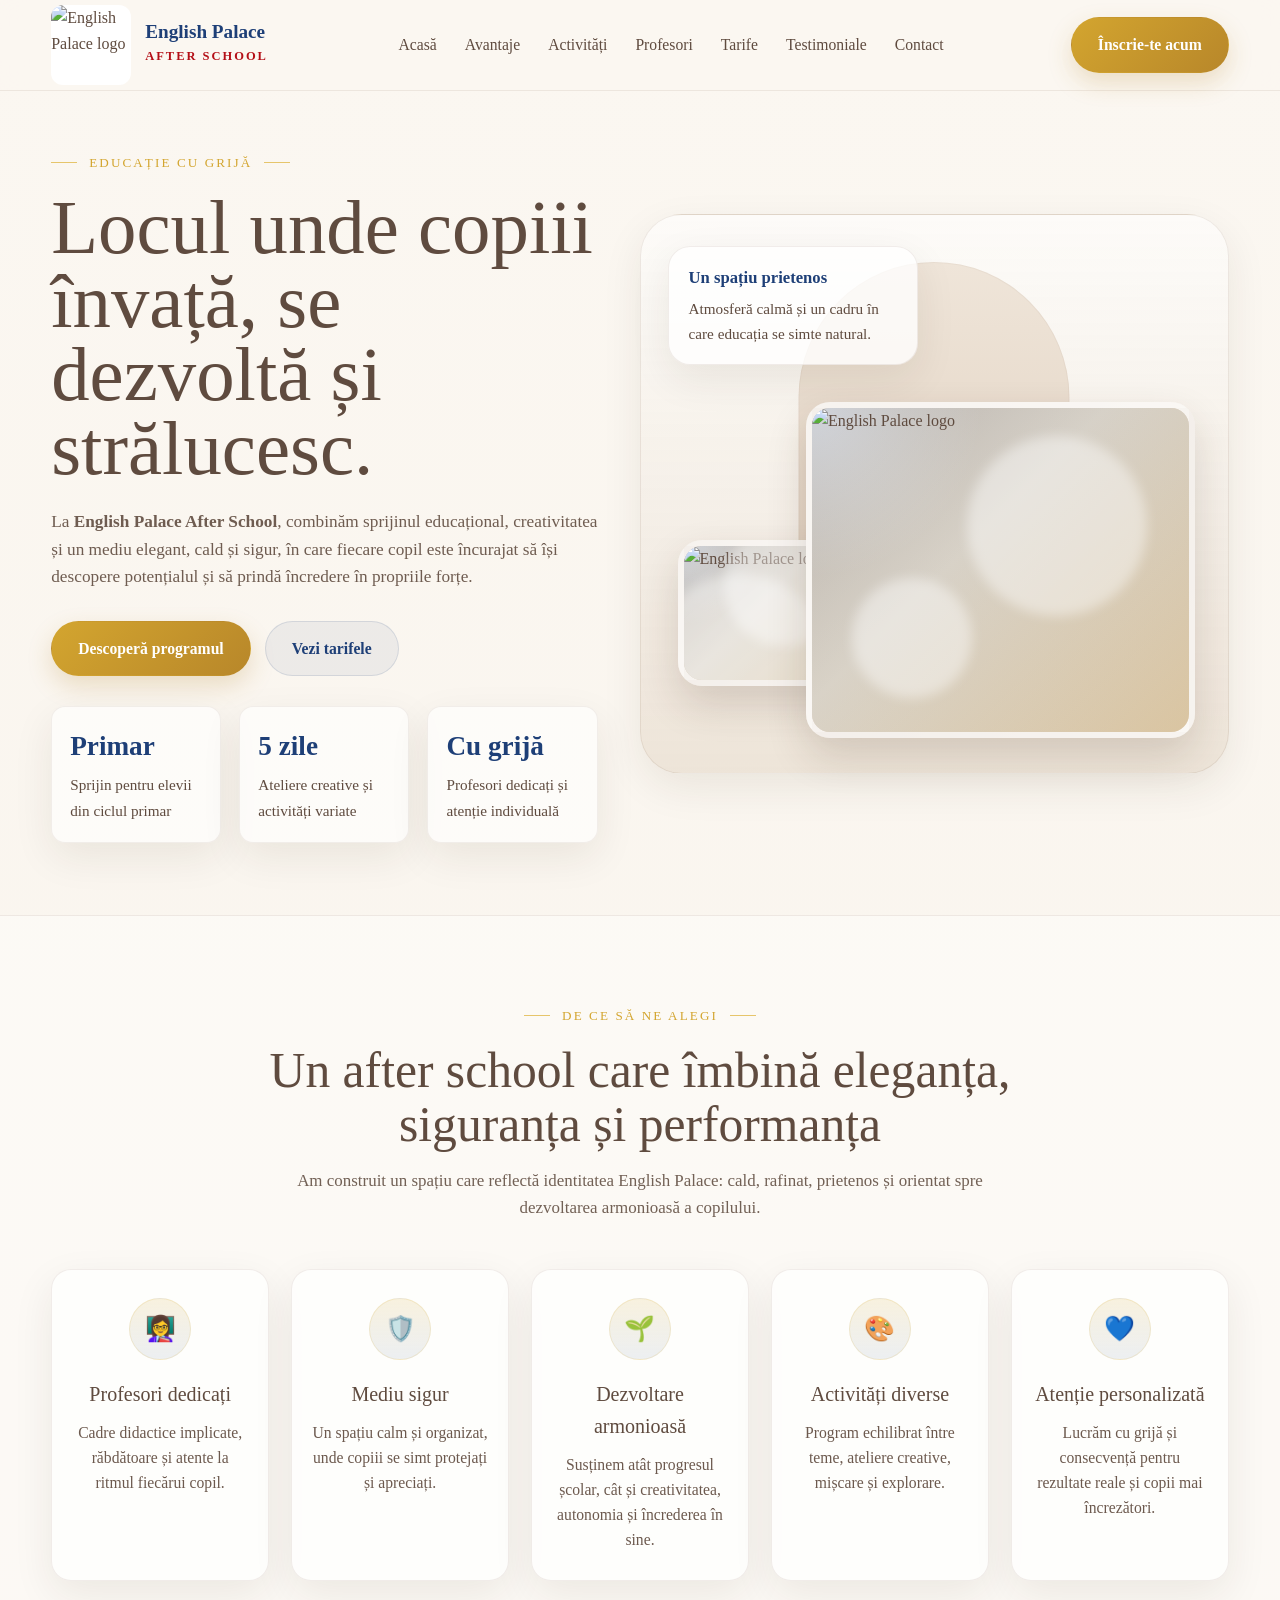
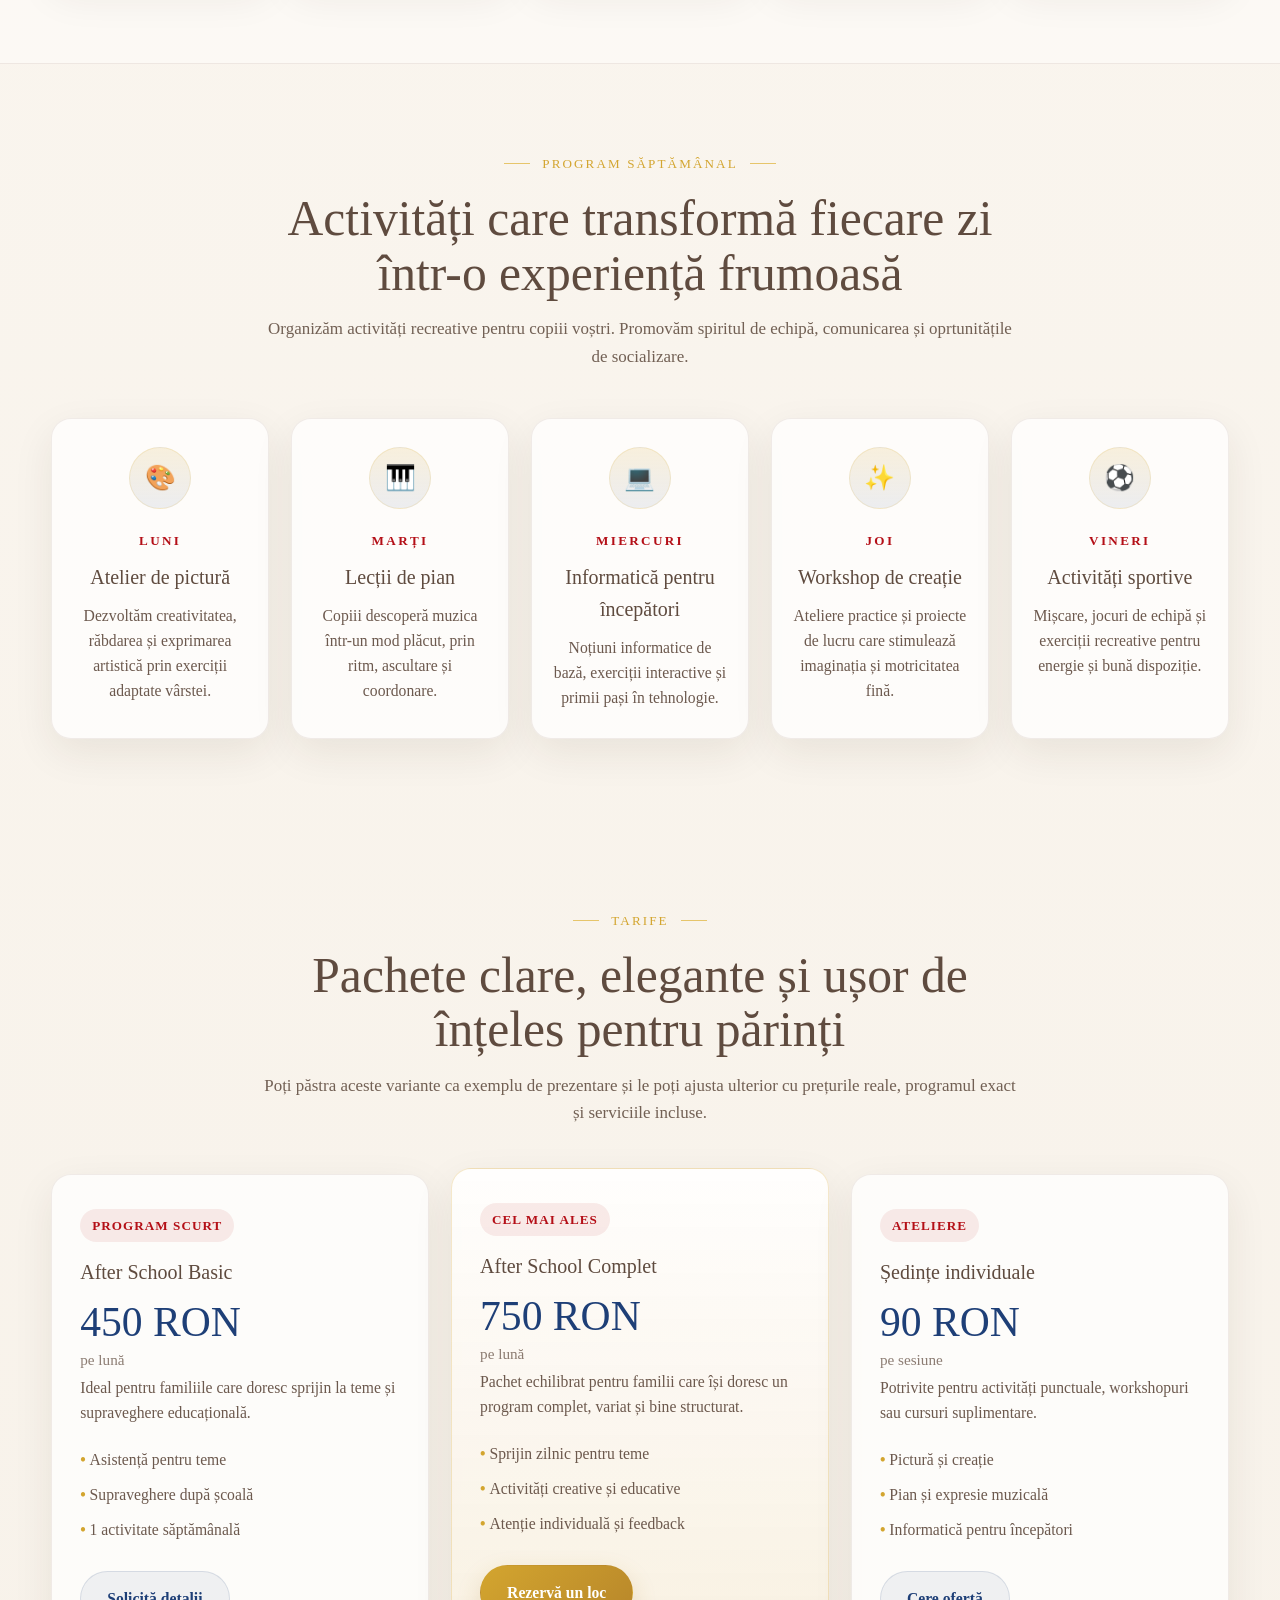
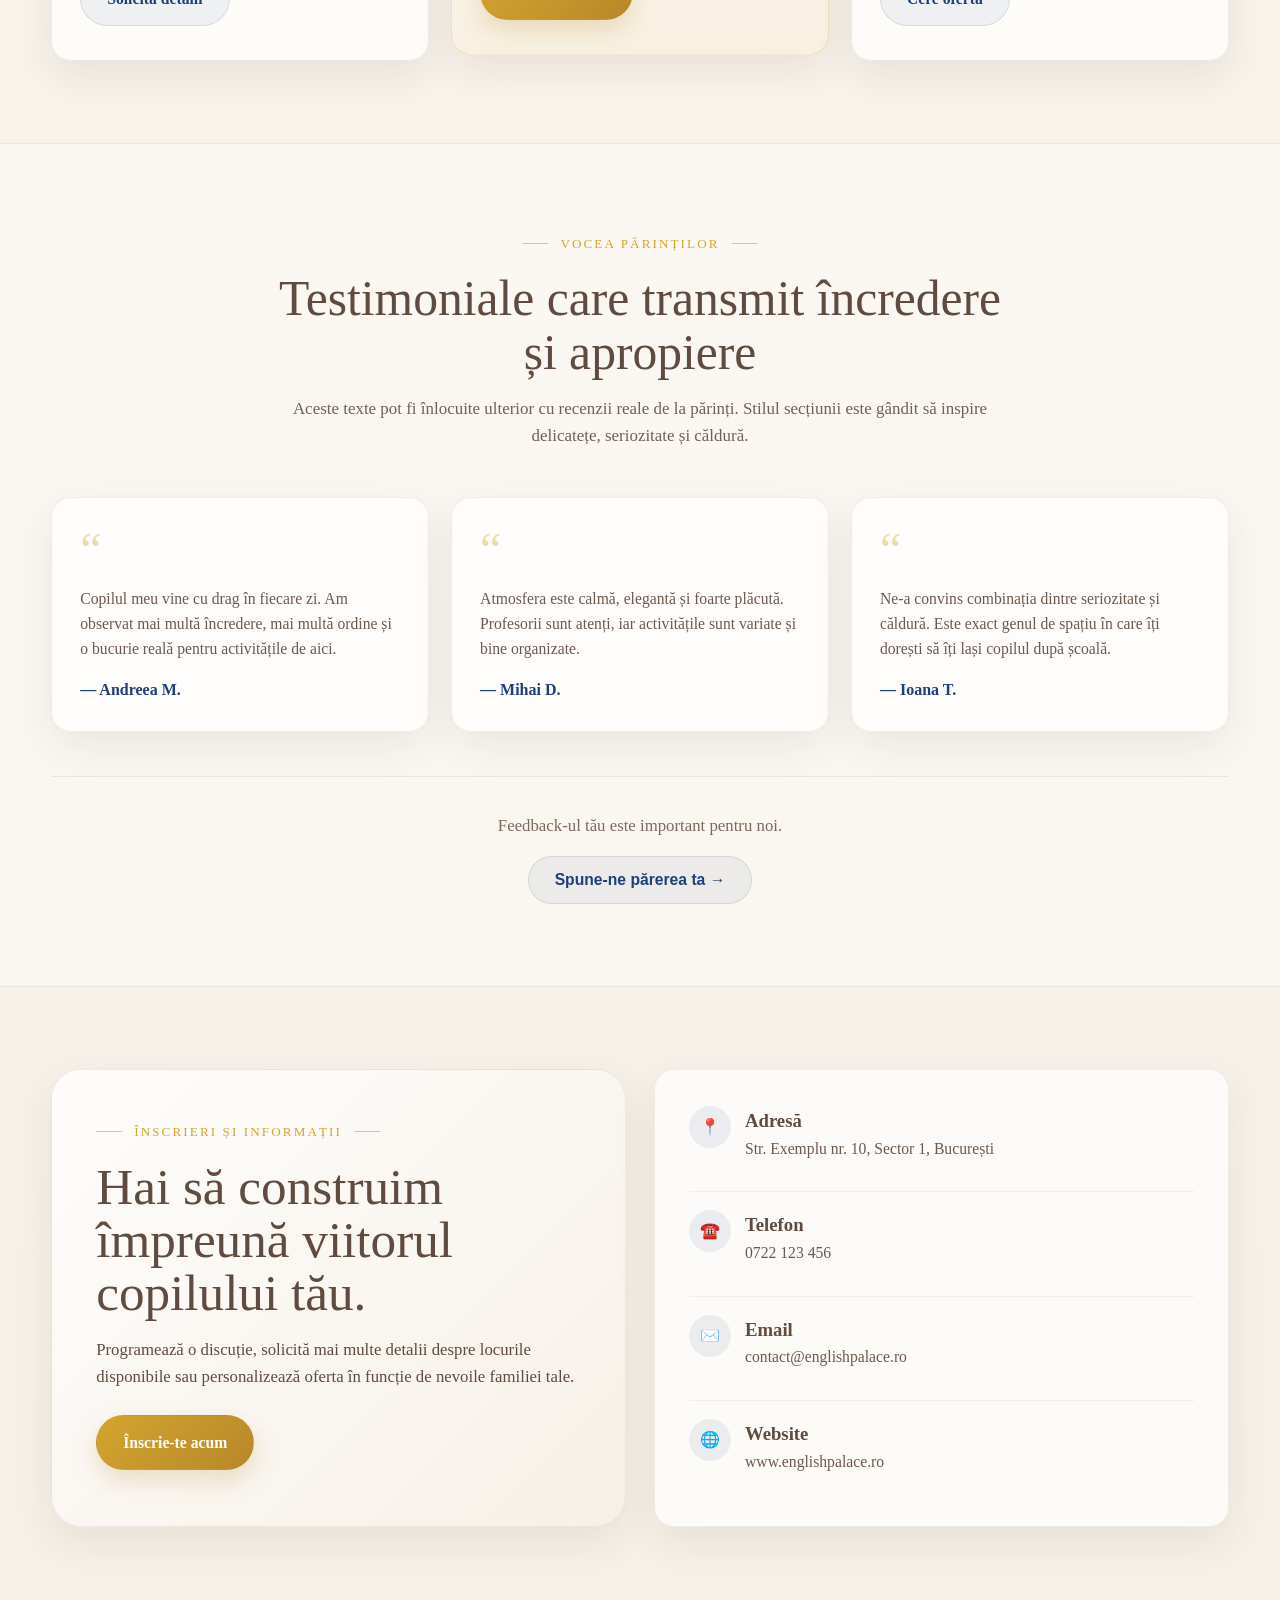
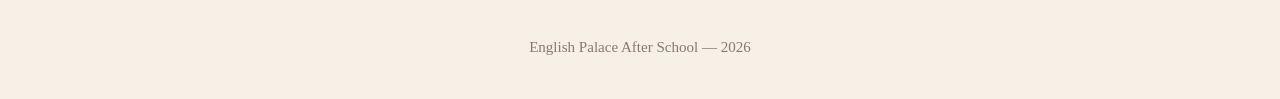
==== index.html @ 9893eabd "added html page for lanfing page" ====
<!DOCTYPE html>
<html lang="ro">
<head>
  <meta charset="UTF-8" />
  <meta name="viewport" content="width=device-width, initial-scale=1.0" />
  <title>English Palace After School</title>
  <link rel="stylesheet" href="style.css">
  <style>
    /* ── Feedback invite ── */
    .feedback-invite {
      text-align: center;
      margin-top: 44px;
      padding-top: 36px;
      border-top: 1px solid rgba(154,130,115,0.14);
    }
    .feedback-invite p {
      font-size: 1.05rem;
      color: rgba(95,75,63,0.82);
      margin-bottom: 16px;
    }

    /* ── Feedback modal backdrop ── */
    .feedback-backdrop {
      position: fixed;
      inset: 0;
      background: rgba(30,20,10,0.52);
      backdrop-filter: blur(4px);
      z-index: 200;
      display: flex;
      align-items: center;
      justify-content: center;
      padding: 20px;
      opacity: 0;
      pointer-events: none;
      transition: opacity 0.25s ease;
    }
    .feedback-backdrop.open {
      opacity: 1;
      pointer-events: all;
    }

    /* ── Modal card ── */
    .feedback-modal {
      background: var(--warm-ivory);
      border: 1px solid rgba(154,130,115,0.18);
      border-radius: var(--radius-xl);
      box-shadow: 0 32px 80px rgba(30,20,10,0.28);
      width: 100%;
      max-width: 540px;
      max-height: 90vh;
      overflow-y: auto;
      position: relative;
      padding: 44px 44px 40px;
    }
    .feedback-close {
      position: absolute;
      top: 16px;
      right: 20px;
      background: none;
      border: none;
      font-size: 1.6rem;
      color: var(--taupe);
      cursor: pointer;
      line-height: 1;
      padding: 4px 10px;
      border-radius: 8px;
      transition: color 0.2s, background 0.2s;
    }
    .feedback-close:hover {
      color: var(--text);
      background: rgba(154,130,115,0.12);
    }

    /* ── Form heading ── */
    .feedback-modal-inner h3 {
      font-size: 1.7rem;
      font-weight: 500;
      color: var(--text);
      margin-bottom: 10px;
      line-height: 1.15;
    }
    .feedback-modal-inner > p {
      font-size: 1rem;
      color: rgba(95,75,63,0.85);
      margin-bottom: 28px;
    }

    /* ── Form fields ── */
    .fb-field {
      display: flex;
      flex-direction: column;
      gap: 6px;
      margin-bottom: 18px;
    }
    .fb-field label {
      font-size: 0.82rem;
      font-weight: 700;
      text-transform: uppercase;
      letter-spacing: 0.08em;
      color: var(--text);
    }
    .fb-field input,
    .fb-field textarea {
      font-family: inherit;
      font-size: 1rem;
      color: var(--text);
      background: rgba(255,255,255,0.82);
      border: 1px solid rgba(154,130,115,0.22);
      border-radius: var(--radius-md);
      padding: 12px 16px;
      outline: none;
      transition: border-color 0.2s, box-shadow 0.2s;
      resize: vertical;
    }
    .fb-field input:focus,
    .fb-field textarea:focus {
      border-color: var(--gold);
      box-shadow: 0 0 0 3px rgba(211,165,47,0.14);
    }

    /* ── Star rating ── */
    .fb-stars {
      display: flex;
      gap: 4px;
    }
    .fb-stars button {
      background: none;
      border: none;
      font-size: 1.9rem;
      color: rgba(154,130,115,0.28);
      cursor: pointer;
      padding: 0;
      line-height: 1;
      transition: color 0.15s, transform 0.15s;
    }
    .fb-stars button.active {
      color: var(--gold);
    }
    .fb-stars button:hover {
      transform: scale(1.18);
    }

    /* ── Success panel ── */
    .feedback-success {
      text-align: center;
      padding: 12px 0 4px;
    }
    .fb-success-icon {
      width: 68px;
      height: 68px;
      border-radius: 50%;
      background: linear-gradient(135deg, rgba(211,165,47,0.16), rgba(30,63,119,0.08));
      border: 2px solid rgba(211,165,47,0.28);
      display: flex;
      align-items: center;
      justify-content: center;
      font-size: 2rem;
      color: var(--gold);
      margin: 0 auto 22px;
    }
    .feedback-success h3 {
      font-size: 1.8rem;
      font-weight: 500;
      color: var(--text);
      margin-bottom: 12px;
    }
    .feedback-success p {
      font-size: 1rem;
      color: rgba(95,75,63,0.88);
      margin-bottom: 28px;
      max-width: 380px;
      margin-left: auto;
      margin-right: auto;
    }

    /* ── Two-column field row ── */
    .fb-row {
      display: grid;
      grid-template-columns: 1fr 1fr;
      gap: 16px;
    }

    /* ── Select ── */
    .fb-field select {
      font-family: inherit;
      font-size: 1rem;
      color: var(--text);
      background: rgba(255,255,255,0.82);
      border: 1px solid rgba(154,130,115,0.22);
      border-radius: var(--radius-md);
      padding: 12px 16px;
      outline: none;
      transition: border-color 0.2s, box-shadow 0.2s;
      appearance: none;
      background-image: url("data:image/svg+xml,%3Csvg xmlns='http://www.w3.org/2000/svg' width='12' height='8' viewBox='0 0 12 8'%3E%3Cpath d='M1 1l5 5 5-5' stroke='%239a8273' stroke-width='1.5' fill='none' stroke-linecap='round'/%3E%3C/svg%3E");
      background-repeat: no-repeat;
      background-position: right 16px center;
      cursor: pointer;
    }
    .fb-field select:focus {
      border-color: var(--gold);
      box-shadow: 0 0 0 3px rgba(211,165,47,0.14);
    }

    @media (max-width: 520px) {
      .fb-row { grid-template-columns: 1fr; }
      .feedback-modal { padding: 36px 24px 32px; }
    }
  </style>
</head>
<body>
  <header class="topbar">
    <div class="container nav-wrap">
      <a class="brand" href="#acasa">
       <div class="brand-badge">
            <img src="images/logo.PNG" alt="English Palace logo">
        </div>
        <div class="brand-text">
          <strong>English Palace</strong>
          <span>After School</span>
        </div>
      </a>

      <nav>
        <ul>
          <li><a href="#acasa">Acasă</a></li>
          <li><a href="#avantaje">Avantaje</a></li>
          <li><a href="activitati.html">Activități</a></li>
          <li><a href="profesori.html">Profesori</a></li>
          <li><a href="#tarife">Tarife</a></li>
          <li><a href="#testimoniale">Testimoniale</a></li>
          <li><a href="#contact">Contact</a></li>
        </ul>
      </nav>

      <a class="btn btn-primary" id="openInscriere" href="#contact">Înscrie-te acum</a>
    </div>
  </header>

  <main>
    <section class="hero" id="acasa">
      <div class="container hero-grid">
        <div class="hero-copy">
          <div class="eyebrow">Educație cu grijă</div>
          <h1>Locul unde copiii învață, se dezvoltă și strălucesc.</h1>
          <p>
            La <strong>English Palace After School</strong>, combinăm sprijinul educațional,
            creativitatea și un mediu elegant, cald și sigur, în care fiecare copil este încurajat
            să își descopere potențialul și să prindă încredere în propriile forțe.
          </p>

          <div class="hero-actions">
            <a class="btn btn-primary" href="activitati.html">Descoperă programul</a>
            <a class="btn btn-secondary" href="#tarife">Vezi tarifele</a>
          </div>

          <div class="hero-stats">
            <div class="hero-stat">
              <strong>Primar</strong>
              <span>Sprijin pentru elevii din ciclul primar</span>
            </div>
            <div class="hero-stat">
              <strong>5 zile</strong>
              <span>Ateliere creative și activități variate</span>
            </div>
            <div class="hero-stat">
              <strong>Cu grijă</strong>
              <span>Profesori dedicați și atenție individuală</span>
            </div>
          </div>
        </div>

        <div class="hero-visual">
          <div class="hero-frame"></div>
          <div class="hero-arch"></div>

          <div class="hero-card-floating">
            <strong>Un spațiu prietenos</strong>
            <p>Atmosferă calmă și un cadru în care educația se simte natural.</p>
          </div>

          <div class="hero-photo-small">
            <div class="placeholder-photo">
                 <img src="images/clasa.jpeg" alt="English Palace logo">
            </div>
          </div>

          <div class="hero-photo-main">
            <div class="placeholder-photo">
                <img src="images/img1.jpeg" alt="English Palace logo">
            </div>
          </div>
        </div>
      </div>
    </section>

    <section class="section section-alt" id="avantaje">
      <div class="container">
        <div class="section-title">
          <div class="eyebrow">De ce să ne alegi</div>
          <h2>Un after school care îmbină eleganța, siguranța și performanța</h2>
          <p>
            Am construit un spațiu care reflectă identitatea English Palace: cald, rafinat,
            prietenos și orientat spre dezvoltarea armonioasă a copilului.
          </p>
        </div>

        <div class="features-grid">
          <article class="feature-card">
            <div class="icon-circle">👩‍🏫</div>
            <h3>Profesori dedicați</h3>
            <p>Cadre didactice implicate, răbdătoare și atente la ritmul fiecărui copil.</p>
          </article>

          <article class="feature-card">
            <div class="icon-circle">🛡️</div>
            <h3>Mediu sigur</h3>
            <p>Un spațiu calm și organizat, unde copiii se simt protejați și apreciați.</p>
          </article>

          <article class="feature-card">
            <div class="icon-circle">🌱</div>
            <h3>Dezvoltare armonioasă</h3>
            <p>Susținem atât progresul școlar, cât și creativitatea, autonomia și încrederea în sine.</p>
          </article>

          <article class="feature-card">
            <div class="icon-circle">🎨</div>
            <h3>Activități diverse</h3>
            <p>Program echilibrat între teme, ateliere creative, mișcare și explorare.</p>
          </article>

          <article class="feature-card">
            <div class="icon-circle">💙</div>
            <h3>Atenție personalizată</h3>
            <p>Lucrăm cu grijă și consecvență pentru rezultate reale și copii mai încrezători.</p>
          </article>
        </div>
      </div>
    </section>

    <section class="section" id="activitati">
      <div class="container">
        <div class="section-title">
          <div class="eyebrow">Program săptămânal</div>
          <h2>Activități care transformă fiecare zi într-o experiență frumoasă</h2>
          <p>
            Organizăm activități recreative pentru copiii voștri. Promovăm spiritul de echipă, comunicarea și oprtunitățile de socializare.
          </p>
        </div>

        <div class="activities-grid">
          <article class="activity-card">
            <div class="icon-circle">🎨</div>
            <span class="day">Luni</span>
            <h3>Atelier de pictură</h3>
            <p>Dezvoltăm creativitatea, răbdarea și exprimarea artistică prin exerciții adaptate vârstei.</p>
          </article>

          <article class="activity-card">
            <div class="icon-circle">🎹</div>
            <span class="day">Marți</span>
            <h3>Lecții de pian</h3>
            <p>Copiii descoperă muzica într-un mod plăcut, prin ritm, ascultare și coordonare.</p>
          </article>

          <article class="activity-card">
            <div class="icon-circle">💻</div>
            <span class="day">Miercuri</span>
            <h3>Informatică pentru începători</h3>
            <p>Noțiuni informatice de bază, exerciții interactive și primii pași în tehnologie.</p>
          </article>

          <article class="activity-card">
            <div class="icon-circle">✨</div>
            <span class="day">Joi</span>
            <h3>Workshop de creație</h3>
            <p>Ateliere practice și proiecte de lucru care stimulează imaginația și motricitatea fină.</p>
          </article>

          <article class="activity-card">
            <div class="icon-circle">⚽</div>
            <span class="day">Vineri</span>
            <h3>Activități sportive</h3>
            <p>Mișcare, jocuri de echipă și exerciții recreative pentru energie și bună dispoziție.</p>
          </article>
        </div>
      </div>
    </section>

    <section class="section" id="tarife">
      <div class="container">
        <div class="section-title">
          <div class="eyebrow">Tarife</div>
          <h2>Pachete clare, elegante și ușor de înțeles pentru părinți</h2>
          <p class="fee-highlight">
            Poți păstra aceste variante ca exemplu de prezentare și le poți ajusta ulterior cu prețurile reale,
            programul exact și serviciile incluse.
          </p>
        </div>

        <div class="fees-grid">
          <article class="fee-card">
            <span class="fee-badge">Program scurt</span>
            <h3>After School Basic</h3>
            <div class="price">450 RON<small>pe lună</small></div>
            <p>Ideal pentru familiile care doresc sprijin la teme și supraveghere educațională.</p>
            <ul class="fee-list">
              <li>Asistență pentru teme</li>
              <li>Supraveghere după școală</li>
              <li>1 activitate săptămânală</li>
            </ul>
            <a class="btn btn-secondary" href="#contact">Solicită detalii</a>
          </article>

          <article class="fee-card featured">
            <span class="fee-badge">Cel mai ales</span>
            <h3>After School Complet</h3>
            <div class="price">750 RON<small>pe lună</small></div>
            <p>Pachet echilibrat pentru familii care își doresc un program complet, variat și bine structurat.</p>
            <ul class="fee-list">
              <li>Sprijin zilnic pentru teme</li>
              <li>Activități creative și educative</li>
              <li>Atenție individuală și feedback</li>
            </ul>
            <a class="btn btn-primary" href="#contact">Rezervă un loc</a>
          </article>

          <article class="fee-card">
            <span class="fee-badge">Ateliere</span>
            <h3>Ședințe individuale</h3>
            <div class="price">90 RON<small>pe sesiune</small></div>
            <p>Potrivite pentru activități punctuale, workshopuri sau cursuri suplimentare.</p>
            <ul class="fee-list">
              <li>Pictură și creație</li>
              <li>Pian și expresie muzicală</li>
              <li>Informatică pentru începători</li>
            </ul>
            <a class="btn btn-secondary" href="#contact">Cere ofertă</a>
          </article>
        </div>
      </div>
    </section>

    <section class="section section-alt" id="testimoniale">
      <div class="container">
        <div class="section-title">
          <div class="eyebrow">Vocea părinților</div>
          <h2>Testimoniale care transmit încredere și apropiere</h2>
          <p>
            Aceste texte pot fi înlocuite ulterior cu recenzii reale de la părinți.
            Stilul secțiunii este gândit să inspire delicatețe, seriozitate și căldură.
          </p>
        </div>

        <div class="testimonials-grid">
          <article class="testimonial-card">
            <div class="quote-mark">“</div>
            <p>Copilul meu vine cu drag în fiecare zi. Am observat mai multă încredere, mai multă ordine și o bucurie reală pentru activitățile de aici.</p>
            <strong>— Andreea M.</strong>
          </article>

          <article class="testimonial-card">
            <div class="quote-mark">“</div>
            <p>Atmosfera este calmă, elegantă și foarte plăcută. Profesorii sunt atenți, iar activitățile sunt variate și bine organizate.</p>
            <strong>— Mihai D.</strong>
          </article>

          <article class="testimonial-card">
            <div class="quote-mark">“</div>
            <p>Ne-a convins combinația dintre seriozitate și căldură. Este exact genul de spațiu în care îți dorești să îți lași copilul după școală.</p>
            <strong>— Ioana T.</strong>
          </article>
        </div>

        <div class="feedback-invite">
          <p>Feedback-ul tău este important pentru noi.</p>
          <button class="btn btn-secondary" id="openFeedback">Spune-ne părerea ta &rarr;</button>
        </div>
      </div>
    </section>

    <section class="section" id="contact">
      <div class="container contact-wrap">
        <div class="contact-panel">
          <div class="eyebrow">Înscrieri și informații</div>
          <h2>Hai să construim împreună viitorul copilului tău.</h2>
          <p>
            Programează o discuție, solicită mai multe detalii despre locurile disponibile
            sau personalizează oferta în funcție de nevoile familiei tale.
          </p>
          <a class="btn btn-primary" id="openInscriere2" href="#contact">Înscrie-te acum</a>
          <div class="logo-note">
          </div>
        </div>

        <div class="contact-card">
          <div class="contact-item">
            <div class="contact-icon">📍</div>
            <div>
              <h3>Adresă</h3>
              <p>Str. Exemplu nr. 10, Sector 1, București</p>
            </div>
          </div>

          <div class="contact-item">
            <div class="contact-icon">☎️</div>
            <div>
              <h3>Telefon</h3>
              <p>0722 123 456</p>
            </div>
          </div>

          <div class="contact-item">
            <div class="contact-icon">✉️</div>
            <div>
              <h3>Email</h3>
              <p>contact@englishpalace.ro</p>
            </div>
          </div>

          <div class="contact-item">
            <div class="contact-icon">🌐</div>
            <div>
              <h3>Website</h3>
              <p>www.englishpalace.ro</p>
            </div>
          </div>
        </div>
      </div>
    </section>
  </main>

  <!-- Feedback modal -->
  <div class="feedback-backdrop" id="feedbackBackdrop">
    <div class="feedback-modal" role="dialog" aria-modal="true" aria-labelledby="feedbackTitle">
      <button class="feedback-close" id="closeFeedback" aria-label="Închide">&times;</button>

      <div class="feedback-modal-inner" id="feedbackFormInner">
        <div class="eyebrow">Opinia ta contează</div>
        <h3 id="feedbackTitle">Spune-ne cum a fost</h3>
        <p>Feedback-ul tău ne ajută să îmbunătățim experiența pentru fiecare copil și familie.</p>

        <form id="feedbackFormEl" novalidate>
          <div class="fb-field">
            <label for="fbName">Prenume</label>
            <input type="text" id="fbName" placeholder="ex. Andreea">
          </div>

          <div class="fb-field">
            <label for="fbEmail">Email</label>
            <input type="email" id="fbEmail" placeholder="adresa@email.ro">
          </div>

          <div class="fb-field">
            <label>Evaluare generală</label>
            <div class="fb-stars" id="fbStars">
              <button type="button" data-val="1">&#9733;</button>
              <button type="button" data-val="2">&#9733;</button>
              <button type="button" data-val="3">&#9733;</button>
              <button type="button" data-val="4">&#9733;</button>
              <button type="button" data-val="5">&#9733;</button>
            </div>
          </div>

          <div class="fb-field">
            <label for="fbMessage">Mesajul tău</label>
            <textarea id="fbMessage" rows="4" placeholder="Povestește-ne experiența ta cu English Palace After School..."></textarea>
          </div>

          <button type="submit" class="btn btn-primary" style="width:100%;justify-content:center;margin-top:6px">
            Trimite feedback
          </button>
        </form>
      </div>

      <div class="feedback-success" id="feedbackSuccess" hidden>
        <div class="fb-success-icon">&#10003;</div>
        <h3>Mulțumim!</h3>
        <p>Feedback-ul tău a fost primit. Îl apreciem enorm și îl vom folosi pentru a ne îmbunătăți continuu.</p>
        <button class="btn btn-secondary" id="closeFeedbackSuccess">Închide</button>
      </div>
    </div>
  </div>

  <!-- Înscriere modal -->
  <div class="feedback-backdrop" id="inscriereBackdrop">
    <div class="feedback-modal" role="dialog" aria-modal="true" aria-labelledby="inscriereTitle">
      <button class="feedback-close" id="closeInscriere" aria-label="Închide">&times;</button>

      <div class="feedback-modal-inner" id="inscriereFormInner">
        <div class="eyebrow">Înscrie-te acum</div>
        <h3 id="inscriereTitle">Formular de înscriere</h3>
        <p>Completează datele de mai jos și te vom contacta în cel mai scurt timp pentru a finaliza înscrierea.</p>

        <form id="inscriereFormEl" novalidate>

          <div class="fb-row">
            <div class="fb-field">
              <label for="inPrenume">Prenume *</label>
              <input type="text" id="inPrenume" placeholder="ex. Maria" required>
            </div>
            <div class="fb-field">
              <label for="inNume">Nume *</label>
              <input type="text" id="inNume" placeholder="ex. Popescu" required>
            </div>
          </div>

          <div class="fb-row">
            <div class="fb-field">
              <label for="inEmail">Email *</label>
              <input type="email" id="inEmail" placeholder="adresa@email.ro" required>
            </div>
            <div class="fb-field">
              <label for="inTelefon">Telefon *</label>
              <input type="tel" id="inTelefon" placeholder="07XX XXX XXX" required>
            </div>
          </div>

          <div class="fb-row">
            <div class="fb-field">
              <label for="inClasa">Clasa elevului *</label>
              <select id="inClasa" required>
                <option value="" disabled selected>Selectează clasa</option>
                <option>Clasa pregătitoare</option>
                <option>Clasa I</option>
                <option>Clasa II</option>
                <option>Clasa III</option>
                <option>Clasa IV</option>
              </select>
            </div>
            <div class="fb-field">
              <label for="inPachet">Pachet de interes</label>
              <select id="inPachet">
                <option value="" disabled selected>Selectează pachetul</option>
                <option>After School Basic — 450 RON/lună</option>
                <option>After School Complet — 750 RON/lună</option>
                <option>Ședințe individuale — 90 RON/sesiune</option>
                <option>Nu știu încă</option>
              </select>
            </div>
          </div>

          <div class="fb-field">
            <label for="inScoala">Școala unde studiază elevul *</label>
            <input type="text" id="inScoala" placeholder="ex. Școala Gimnazială Nr. 1, București" required>
          </div>

          <div class="fb-field">
            <label for="inMesaj">Mesaj sau întrebări <span style="font-weight:400;text-transform:none;letter-spacing:0">(opțional)</span></label>
            <textarea id="inMesaj" rows="3" placeholder="Spune-ne dacă ai întrebări sau informații suplimentare..."></textarea>
          </div>

          <button type="submit" class="btn btn-primary" style="width:100%;justify-content:center;margin-top:6px">
            Trimite cererea de înscriere
          </button>
        </form>
      </div>

      <div class="feedback-success" id="inscriereSuccess" hidden>
        <div class="fb-success-icon">&#10003;</div>
        <h3>Cerere trimisă!</h3>
        <p>Am primit cererea ta de înscriere. Te vom contacta în curând pentru a confirma locul și a discuta detaliile.</p>
        <button class="btn btn-secondary" id="closeInscriereSuccess">Închide</button>
      </div>
    </div>
  </div>

  <footer>
    <div class="container">
      English Palace After School — 2026
  </footer>

  <script>
    (function () {
      const backdrop = document.getElementById('feedbackBackdrop');
      const openBtn  = document.getElementById('openFeedback');
      const closeBtn = document.getElementById('closeFeedback');
      const successCloseBtn = document.getElementById('closeFeedbackSuccess');
      const formInner = document.getElementById('feedbackFormInner');
      const form = document.getElementById('feedbackFormEl');
      const successPanel = document.getElementById('feedbackSuccess');
      const stars = document.querySelectorAll('#fbStars button');
      let selectedRating = 0;

      function openModal() {
        backdrop.classList.add('open');
        document.body.style.overflow = 'hidden';
      }

      function closeModal() {
        backdrop.classList.remove('open');
        document.body.style.overflow = '';
      }

      function resetModal() {
        formInner.hidden = false;
        successPanel.hidden = true;
        form.reset();
        selectedRating = 0;
        stars.forEach(s => s.classList.remove('active'));
      }

      openBtn.addEventListener('click', openModal);

      closeBtn.addEventListener('click', function () { closeModal(); setTimeout(resetModal, 300); });
      successCloseBtn.addEventListener('click', function () { closeModal(); setTimeout(resetModal, 300); });

      backdrop.addEventListener('click', function (e) {
        if (e.target === backdrop) { closeModal(); setTimeout(resetModal, 300); }
      });

      document.addEventListener('keydown', function (e) {
        if (e.key === 'Escape' && backdrop.classList.contains('open')) {
          closeModal(); setTimeout(resetModal, 300);
        }
      });

      /* Star rating */
      stars.forEach(function (star, i) {
        star.addEventListener('click', function () {
          selectedRating = i + 1;
          stars.forEach((s, j) => s.classList.toggle('active', j <= i));
        });
        star.addEventListener('mouseenter', function () {
          stars.forEach((s, j) => { s.style.color = j <= i ? 'var(--gold)' : ''; });
        });
      });

      document.getElementById('fbStars').addEventListener('mouseleave', function () {
        stars.forEach((s, j) => {
          s.style.color = '';
          s.classList.toggle('active', j < selectedRating);
        });
      });

      /* Submit */
      form.addEventListener('submit', function (e) {
        e.preventDefault();
        formInner.hidden = true;
        successPanel.hidden = false;
      });
    })();

    /* ── Înscriere modal ── */
    (function () {
      const backdrop = document.getElementById('inscriereBackdrop');
      const closeBtn = document.getElementById('closeInscriere');
      const successCloseBtn = document.getElementById('closeInscriereSuccess');
      const formInner = document.getElementById('inscriereFormInner');
      const form = document.getElementById('inscriereFormEl');
      const successPanel = document.getElementById('inscriereSuccess');

      function openModal() {
        backdrop.classList.add('open');
        document.body.style.overflow = 'hidden';
      }

      function closeModal() {
        backdrop.classList.remove('open');
        document.body.style.overflow = '';
      }

      function resetModal() {
        formInner.hidden = false;
        successPanel.hidden = true;
        form.reset();
      }

      document.querySelectorAll('#openInscriere, #openInscriere2').forEach(function (btn) {
        btn.addEventListener('click', function (e) { e.preventDefault(); openModal(); });
      });

      closeBtn.addEventListener('click', function () { closeModal(); setTimeout(resetModal, 300); });
      successCloseBtn.addEventListener('click', function () { closeModal(); setTimeout(resetModal, 300); });

      backdrop.addEventListener('click', function (e) {
        if (e.target === backdrop) { closeModal(); setTimeout(resetModal, 300); }
      });

      document.addEventListener('keydown', function (e) {
        if (e.key === 'Escape' && backdrop.classList.contains('open')) {
          closeModal(); setTimeout(resetModal, 300);
        }
      });

      form.addEventListener('submit', function (e) {
        e.preventDefault();
        formInner.hidden = true;
        successPanel.hidden = false;
      });
    })();
  </script>
</body>
</html>
---- style.css ----
:root {
    --cream: #f6f0e7;
    --warm-ivory: #fbf7f1;
    --sand: #e8ddcf;
    --taupe: #9a8273;
    --gold: #d3a52f;
    --gold-soft: #e6c56b;
    --navy: #1e3f77;
    --navy-soft: #36568b;
    --red: #b40f17;
    --text: #5f4b3f;
    --white: #ffffff;
    --shadow: 0 14px 40px rgba(56, 35, 18, 0.08);
    --radius-xl: 28px;
    --radius-lg: 20px;
    --radius-md: 14px;
    --max-width: 1200px;
}

* {
    box-sizing: border-box;
    margin: 0;
    padding: 0;
}

html {
    scroll-behavior: smooth;
}

body {
    font-family: Georgia, "Times New Roman", serif;
    background: linear-gradient(180deg, var(--warm-ivory) 0%, var(--cream) 100%);
    color: var(--text);
    line-height: 1.6;
}

img {
    max-width: 100%;
    display: block;
}

a {
    color: inherit;
    text-decoration: none;
}

.container {
    width: min(92%, var(--max-width));
    margin: 0 auto;
}

.section {
    padding: 82px 0;
    position: relative;
}

.section-alt {
    background: rgba(255, 255, 255, 0.38);
    border-top: 1px solid rgba(154, 130, 115, 0.15);
    border-bottom: 1px solid rgba(154, 130, 115, 0.15);
}

.eyebrow {
    display: inline-flex;
    align-items: center;
    gap: 12px;
    font-size: 0.82rem;
    text-transform: uppercase;
    letter-spacing: 0.16em;
    color: var(--gold);
    margin-bottom: 18px;
}

.eyebrow::before,
.eyebrow::after {
    content: "";
    width: 26px;
    height: 1px;
    background: var(--gold-soft);
}

.section-title {
    text-align: center;
    max-width: 760px;
    margin: 0 auto 48px;
}

.section-title h2 {
    font-size: clamp(2rem, 4vw, 3.1rem);
    font-weight: 500;
    color: var(--text);
    line-height: 1.1;
    margin-bottom: 14px;
}

.section-title p {
    font-size: 1.06rem;
    color: rgba(95, 75, 63, 0.88);
}

.topbar {
    position: sticky;
    top: 0;
    z-index: 50;
    backdrop-filter: blur(12px);
    background: rgba(251, 247, 241, 0.9);
    border-bottom: 1px solid rgba(154, 130, 115, 0.14);
}

.nav-wrap {
    min-height: 90px;
    display: grid;
    grid-template-columns: 220px 1fr auto;
    align-items: center;
    gap: 28px;
}

.brand {
    display: flex;
    align-items: center;
    gap: 14px;
}

.brand-badge {
  width: 80px;
  height: 80px;
  border-radius: 12px;
  overflow: hidden;
  display: flex;
  align-items: center;
  justify-content: center;
  background: white; /* sau transparent dacă vrei */
}

.brand-badge img {
  width: 100%;
  height: 100%;
  object-fit: contain;
}

.brand-text strong {
    display: block;
    font-size: 1.2rem;
    font-weight: 600;
    color: var(--navy);
    line-height: 1.05;
}

.brand-text span {
    font-size: 0.78rem;
    letter-spacing: 0.16em;
    text-transform: uppercase;
    color: var(--red);
    font-weight: 700;
}

nav ul {
    list-style: none;
    display: flex;
    justify-content: center;
    gap: 28px;
    flex-wrap: wrap;
}

nav a {
    font-size: 0.98rem;
    color: var(--text);
    position: relative;
    padding-bottom: 6px;
}

nav a::after {
    content: "";
    position: absolute;
    left: 0;
    bottom: 0;
    width: 100%;
    height: 1px;
    background: var(--gold);
    transform: scaleX(0);
    transform-origin: center;
    transition: transform 0.24s ease;
}

nav a:hover::after,
nav a:focus-visible::after {
    transform: scaleX(1);
}

.btn {
    display: inline-flex;
    align-items: center;
    justify-content: center;
    gap: 10px;
    padding: 14px 26px;
    border-radius: 999px;
    border: 1px solid transparent;
    font-size: 0.98rem;
    font-weight: 700;
    transition: transform 0.2s ease, box-shadow 0.2s ease, background 0.2s ease;
    cursor: pointer;
}

.btn:hover {
    transform: translateY(-1px);
}

.btn-primary {
    background: linear-gradient(135deg, var(--gold) 0%, #b8872a 100%);
    color: var(--white);
    box-shadow: 0 10px 24px rgba(179, 127, 38, 0.22);
}

.btn-secondary {
    background: rgba(30, 63, 119, 0.06);
    color: var(--navy);
    border-color: rgba(30, 63, 119, 0.12);
}

.hero {
    padding: 54px 0 72px;
}

.hero-grid {
    display: grid;
    grid-template-columns: 1.02fr 1.1fr;
    gap: 42px;
    align-items: center;
}

.hero-copy h1 {
    font-size: clamp(2.8rem, 6vw, 5rem);
    line-height: 0.96;
    font-weight: 500;
    margin-bottom: 22px;
    color: var(--text);
    max-width: 580px;
}

.hero-copy p {
    max-width: 560px;
    font-size: 1.08rem;
    color: rgba(95, 75, 63, 0.9);
    margin-bottom: 30px;
}

.hero-actions {
    display: flex;
    gap: 14px;
    flex-wrap: wrap;
    margin-bottom: 30px;
}

.hero-stats {
    display: grid;
    grid-template-columns: repeat(3, minmax(120px, 1fr));
    gap: 18px;
    max-width: 600px;
}

.hero-stat {
    background: rgba(255,255,255,0.62);
    border: 1px solid rgba(154,130,115,0.12);
    border-radius: var(--radius-md);
    padding: 18px;
    box-shadow: var(--shadow);
}

.hero-stat strong {
    display: block;
    font-size: 1.7rem;
    color: var(--navy);
    margin-bottom: 4px;
}

.hero-stat span {
    font-size: 0.95rem;
    color: var(--text);
}

.hero-visual {
    position: relative;
    min-height: 560px;
}

.hero-frame {
    position: absolute;
    inset: 0;
    border-radius: 42px;
    background: linear-gradient(180deg, rgba(255,255,255,0.55), rgba(232,221,207,0.72));
    border: 1px solid rgba(154,130,115,0.16);
    overflow: hidden;
    box-shadow: var(--shadow);
}

.hero-arch {
    position: absolute;
    top: 48px;
    left: 50%;
    transform: translateX(-50%);
    width: 46%;
    height: 50%;
    background: linear-gradient(180deg, #efe5d9 0%, #e3d4c4 100%);
    border-radius: 220px 220px 0 0;
    box-shadow: inset 0 0 0 1px rgba(154,130,115,0.08);
}

.hero-photo-main,
.hero-photo-small {
    position: absolute;
    overflow: hidden;
    border-radius: 24px;
    box-shadow: 0 18px 40px rgba(60, 39, 19, 0.16);
    border: 6px solid rgba(255,255,255,0.72);
    background: linear-gradient(135deg, #d7c7b6, #efe5da);
}

.hero-photo-main {
    right: 34px;
    bottom: 36px;
    width: 66%;
    height: 60%;
}

.hero-photo-small {
    left: 38px;
    bottom: 88px;
    width: 34%;
    height: 26%;
}

.placeholder-photo {
    width: 100%;
    height: 100%;
    background:
    linear-gradient(140deg, rgba(30,63,119,0.18), rgba(211,165,47,0.14)),
    radial-gradient(circle at top left, rgba(255,255,255,0.8), transparent 34%),
    linear-gradient(135deg, #d8cab8 0%, #efe7dc 42%, #dbcab4 100%);
    position: relative;
}

.placeholder-photo::before,
.placeholder-photo::after {
    content: "";
    position: absolute;
    border-radius: 999px;
    background: rgba(255,255,255,0.42);
    filter: blur(6px);
}

.placeholder-photo::before {
    width: 180px;
    height: 180px;
    top: 28px;
    right: 42px;
}

.placeholder-photo::after {
    width: 120px;
    height: 120px;
    left: 40px;
    bottom: 34px;
}

.hero-card-floating {
    position: absolute;
    left: 28px;
    top: 32px;
    background: rgba(255,255,255,0.78);
    border: 1px solid rgba(154,130,115,0.14);
    border-radius: 22px;
    padding: 18px 20px;
    box-shadow: var(--shadow);
    max-width: 250px;
}

.hero-card-floating strong {
    display: block;
    color: var(--navy);
    font-size: 1.04rem;
    margin-bottom: 6px;
}

.hero-card-floating p {
    font-size: 0.95rem;
    color: var(--text);
}

.features-grid,
.activities-grid,
.teachers-grid,
.fees-grid,
.testimonials-grid {
    display: grid;
    gap: 22px;
}

.features-grid,
.activities-grid,
.teachers-grid {
    grid-template-columns: repeat(5, minmax(0, 1fr));
}

.feature-card,
.activity-card,
.teacher-card,
.fee-card,
.testimonial-card,
.contact-card {
    background: rgba(255,255,255,0.72);
    border: 1px solid rgba(154,130,115,0.14);
    border-radius: var(--radius-lg);
    box-shadow: var(--shadow);
}

.feature-card,
.activity-card {
    padding: 28px 20px;
    text-align: center;
}

.icon-circle {
    width: 62px;
    height: 62px;
    margin: 0 auto 18px;
    border-radius: 50%;
    display: grid;
    place-items: center;
    font-size: 1.55rem;
    color: var(--navy);
    background: linear-gradient(180deg, rgba(211,165,47,0.14), rgba(30,63,119,0.08));
    border: 1px solid rgba(211,165,47,0.16);
}

.feature-card h3,
.activity-card h3,
.fee-card h3,
.teacher-card h3 {
    font-size: 1.25rem;
    font-weight: 500;
    margin-bottom: 10px;
    color: var(--text);
}

.feature-card p,
.activity-card p,
.fee-card p,
.teacher-card p,
.testimonial-card p,
.contact-card p,
.fee-list li {
    font-size: 0.98rem;
    color: rgba(95, 75, 63, 0.92);
}

.activity-card .day {
    display: inline-block;
    margin-bottom: 10px;
    font-size: 0.82rem;
    text-transform: uppercase;
    letter-spacing: 0.18em;
    color: var(--red);
    font-weight: 700;
}

.teachers-grid {
    align-items: start;
}

.teacher-card {
    padding: 24px 18px 22px;
    text-align: center;
}

.teacher-photo {
    width: 124px;
    height: 124px;
    border-radius: 50%;
    margin: 0 auto 18px;
    overflow: hidden;
    background: linear-gradient(135deg, #eadfce, #d1bfaa);
    border: 4px solid rgba(255,255,255,0.78);
    box-shadow: 0 12px 28px rgba(60, 39, 19, 0.14);
    position: relative;
}

.teacher-photo::before {
    content: "";
    position: absolute;
    inset: 0;
    background:
    radial-gradient(circle at 50% 34%, rgba(255,255,255,0.82) 0 19%, transparent 20%),
    radial-gradient(circle at 50% 80%, rgba(30,63,119,0.28) 0 32%, transparent 33%),
    linear-gradient(180deg, rgba(211,165,47,0.18), rgba(180,15,23,0.06));
}

.teacher-role {
    color: var(--red);
    font-size: 0.9rem;
    font-weight: 700;
    letter-spacing: 0.04em;
    margin-bottom: 8px;
    text-transform: uppercase;
}

.fee-highlight {
    text-align: center;
    max-width: 760px;
    margin: 0 auto 30px;
    font-size: 1.05rem;
}

.fees-grid {
    grid-template-columns: repeat(3, minmax(0, 1fr));
}

.fee-card {
    padding: 34px 28px;
    position: relative;
    overflow: hidden;
}

.fee-card.featured {
    background: linear-gradient(180deg, rgba(255,255,255,0.88), rgba(248,240,225,0.96));
    border-color: rgba(211,165,47,0.24);
    transform: translateY(-6px);
}

.fee-badge {
    display: inline-block;
    margin-bottom: 14px;
    padding: 6px 12px;
    border-radius: 999px;
    background: rgba(180,15,23,0.08);
    color: var(--red);
    font-size: 0.82rem;
    font-weight: 700;
    text-transform: uppercase;
    letter-spacing: 0.08em;
}

.price {
    font-size: 2.6rem;
    color: var(--navy);
    line-height: 1;
    margin: 14px 0 8px;
}

.price small {
    display: block;
    font-size: 0.95rem;
    color: rgba(95, 75, 63, 0.72);
    margin-top: 8px;
}

.fee-list {
    list-style: none;
    display: grid;
    gap: 10px;
    margin: 22px 0 28px;
}

.fee-list li::before {
    content: "• ";
    color: var(--gold);
    font-weight: 700;
}

.testimonials-grid {
    grid-template-columns: repeat(3, minmax(0, 1fr));
}

.testimonial-card {
    padding: 28px;
    position: relative;
    min-height: 220px;
}

.quote-mark {
    font-size: 3rem;
    color: rgba(211,165,47,0.4);
    line-height: 1;
    margin-bottom: 12px;
}

.testimonial-card strong {
    display: block;
    margin-top: 16px;
    color: var(--navy);
    font-size: 1rem;
}

.contact-wrap {
    display: grid;
    grid-template-columns: 1fr 1fr;
    gap: 28px;
    align-items: stretch;
}

.contact-panel {
    padding: 44px;
    border-radius: 30px;
    background: linear-gradient(135deg, rgba(255,255,255,0.84), rgba(246,240,231,0.88));
    border: 1px solid rgba(154,130,115,0.14);
    box-shadow: var(--shadow);
}

.contact-panel h2 {
    font-size: clamp(2rem, 4vw, 3.2rem);
    font-weight: 500;
    line-height: 1.04;
    margin-bottom: 18px;
}

.contact-panel p {
    font-size: 1.05rem;
    max-width: 480px;
    margin-bottom: 24px;
}

.contact-card {
    padding: 36px 34px;
    display: grid;
    gap: 18px;
}

.contact-item {
    display: flex;
    gap: 14px;
    align-items: flex-start;
    padding-bottom: 14px;
    border-bottom: 1px solid rgba(154,130,115,0.12);
}

.contact-item:last-child {
    border-bottom: 0;
    padding-bottom: 0;
}

.contact-icon {
    width: 42px;
    height: 42px;
    border-radius: 50%;
    display: grid;
    place-items: center;
    background: rgba(30,63,119,0.08);
    color: var(--navy);
    flex-shrink: 0;
}

footer {
    padding: 26px 0 40px;
    text-align: center;
    color: rgba(95, 75, 63, 0.72);
    font-size: 0.94rem;
}

.logo-note {
    font-size: 0.9rem;
    color: rgba(95,75,63,0.72);
    margin-top: 12px;
}

@media (max-width: 1100px) {
    .features-grid,
    .activities-grid,
    .teachers-grid {
    grid-template-columns: repeat(3, minmax(0, 1fr));
    }

    .hero-grid,
    .contact-wrap,
    .fees-grid,
    .testimonials-grid {
    grid-template-columns: 1fr;
    }

    .hero-visual {
    min-height: 520px;
    }

    .nav-wrap {
    grid-template-columns: 1fr;
    padding: 18px 0;
    }

    nav ul {
    justify-content: flex-start;
    }
}

@media (max-width: 760px) {
    .section {
    padding: 62px 0;
    }

    .hero {
    padding-top: 26px;
    }

    .hero-copy h1 {
    max-width: 100%;
    }

    .hero-stats,
    .features-grid,
    .activities-grid,
    .teachers-grid,
    .fees-grid,
    .testimonials-grid {
    grid-template-columns: 1fr;
    }

    .hero-visual {
    min-height: 420px;
    }

    .hero-photo-main {
    width: 72%;
    height: 54%;
    }

    .hero-photo-small {
    width: 42%;
    height: 24%;
    left: 20px;
    bottom: 70px;
    }

    .contact-panel,
    .contact-card {
    padding: 28px;
    }

    .topbar {
    position: static;
    }
}
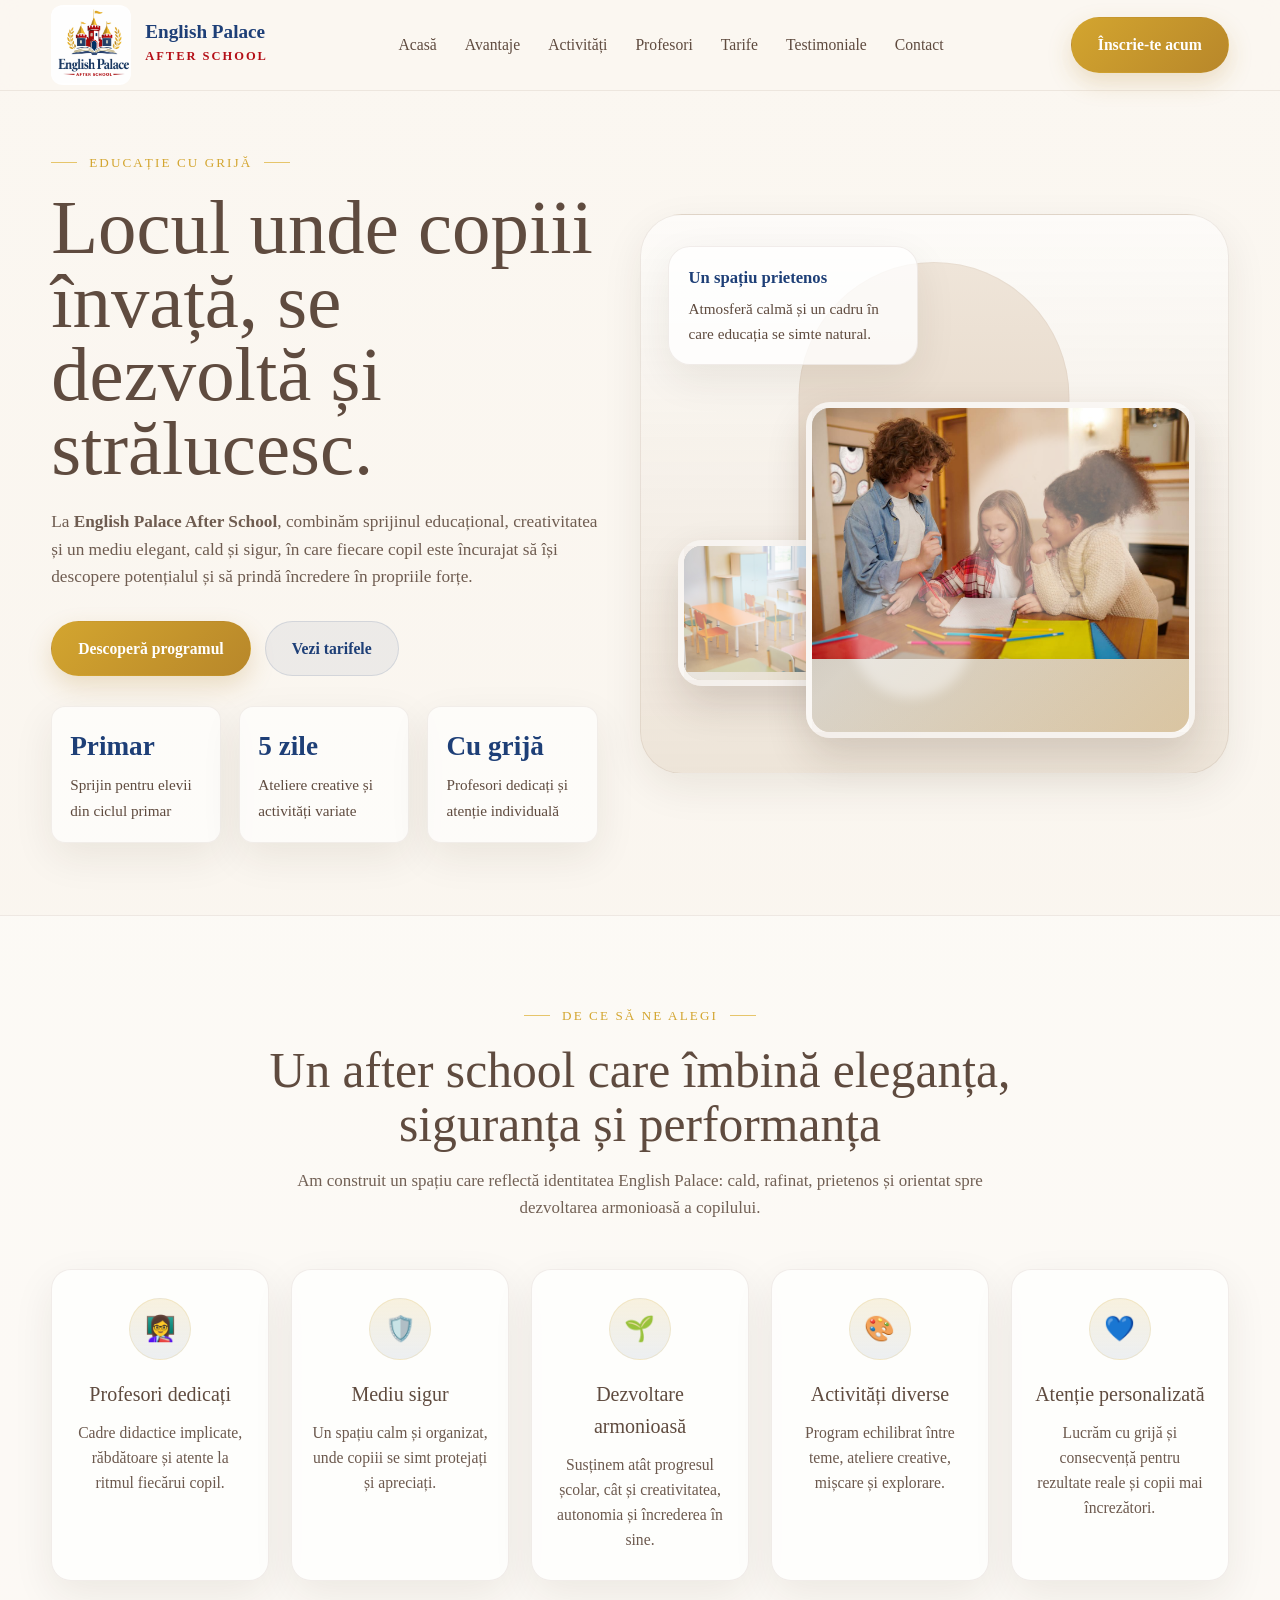
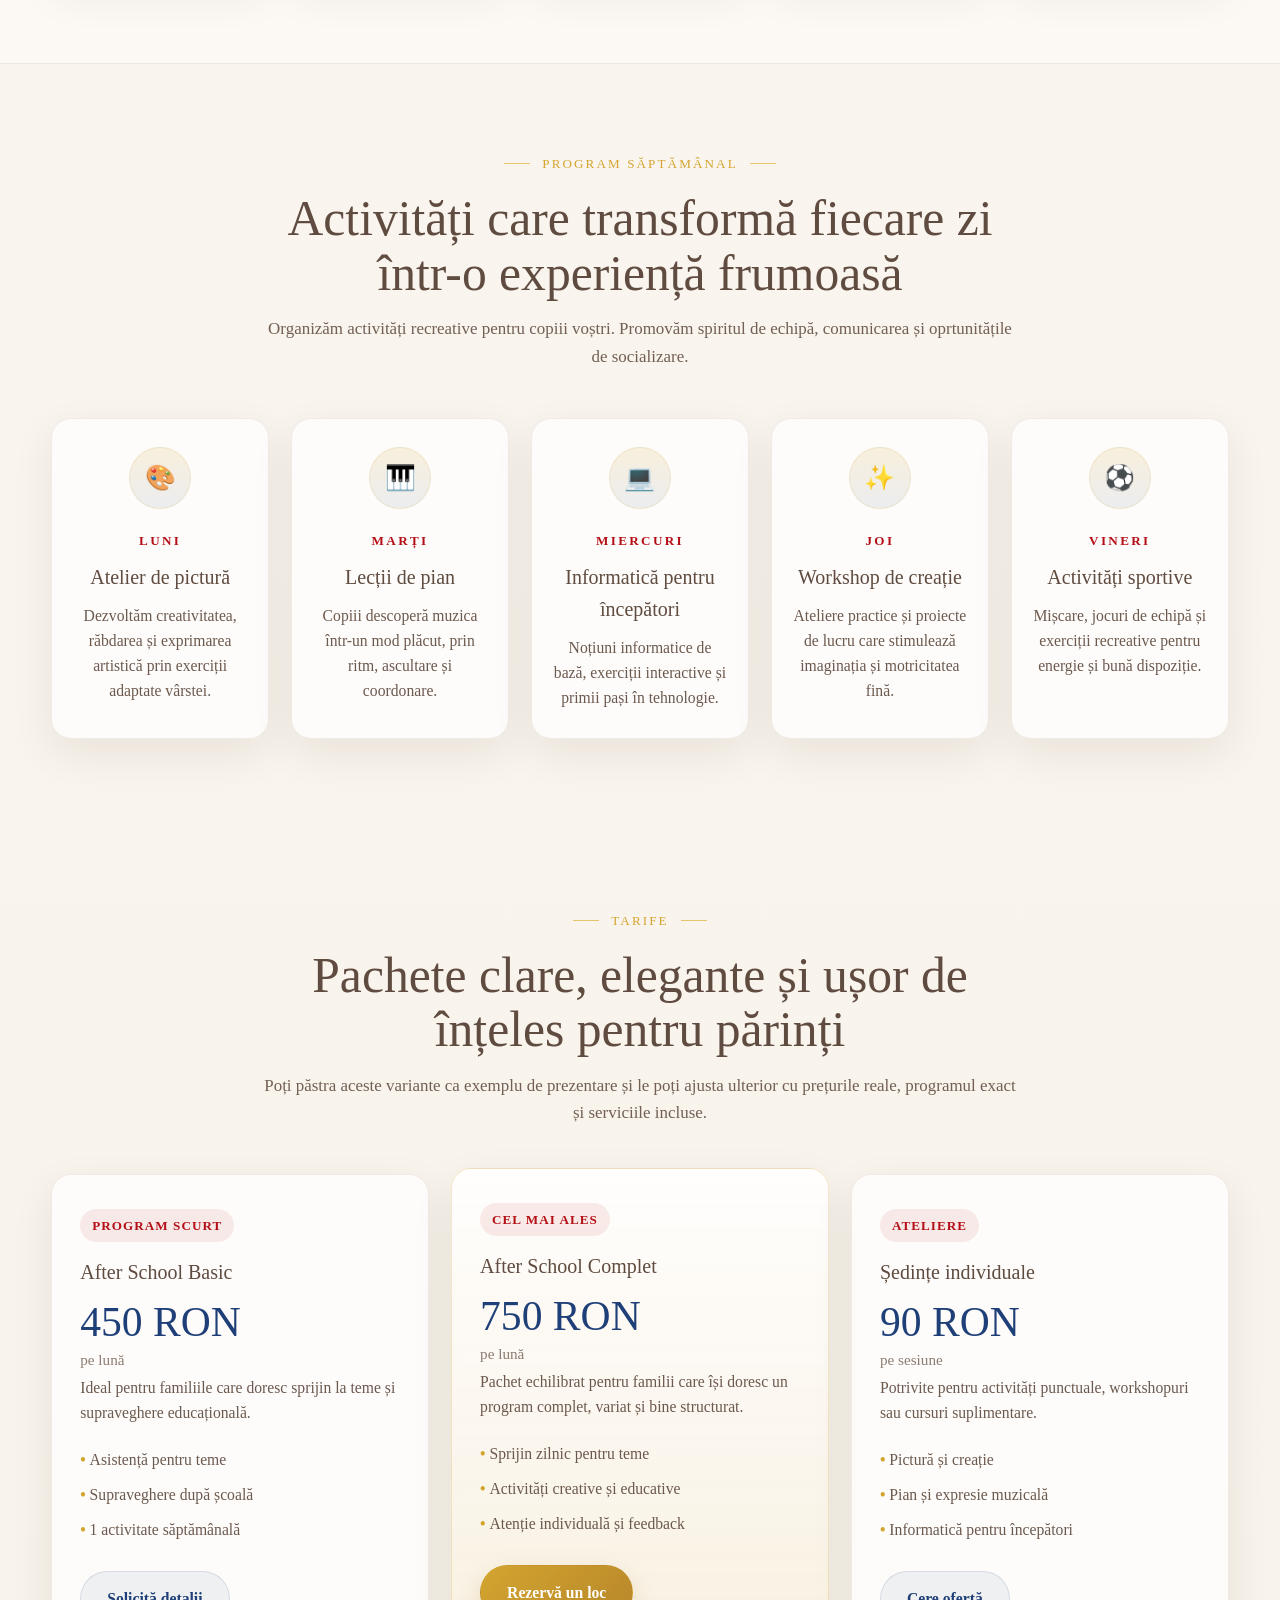
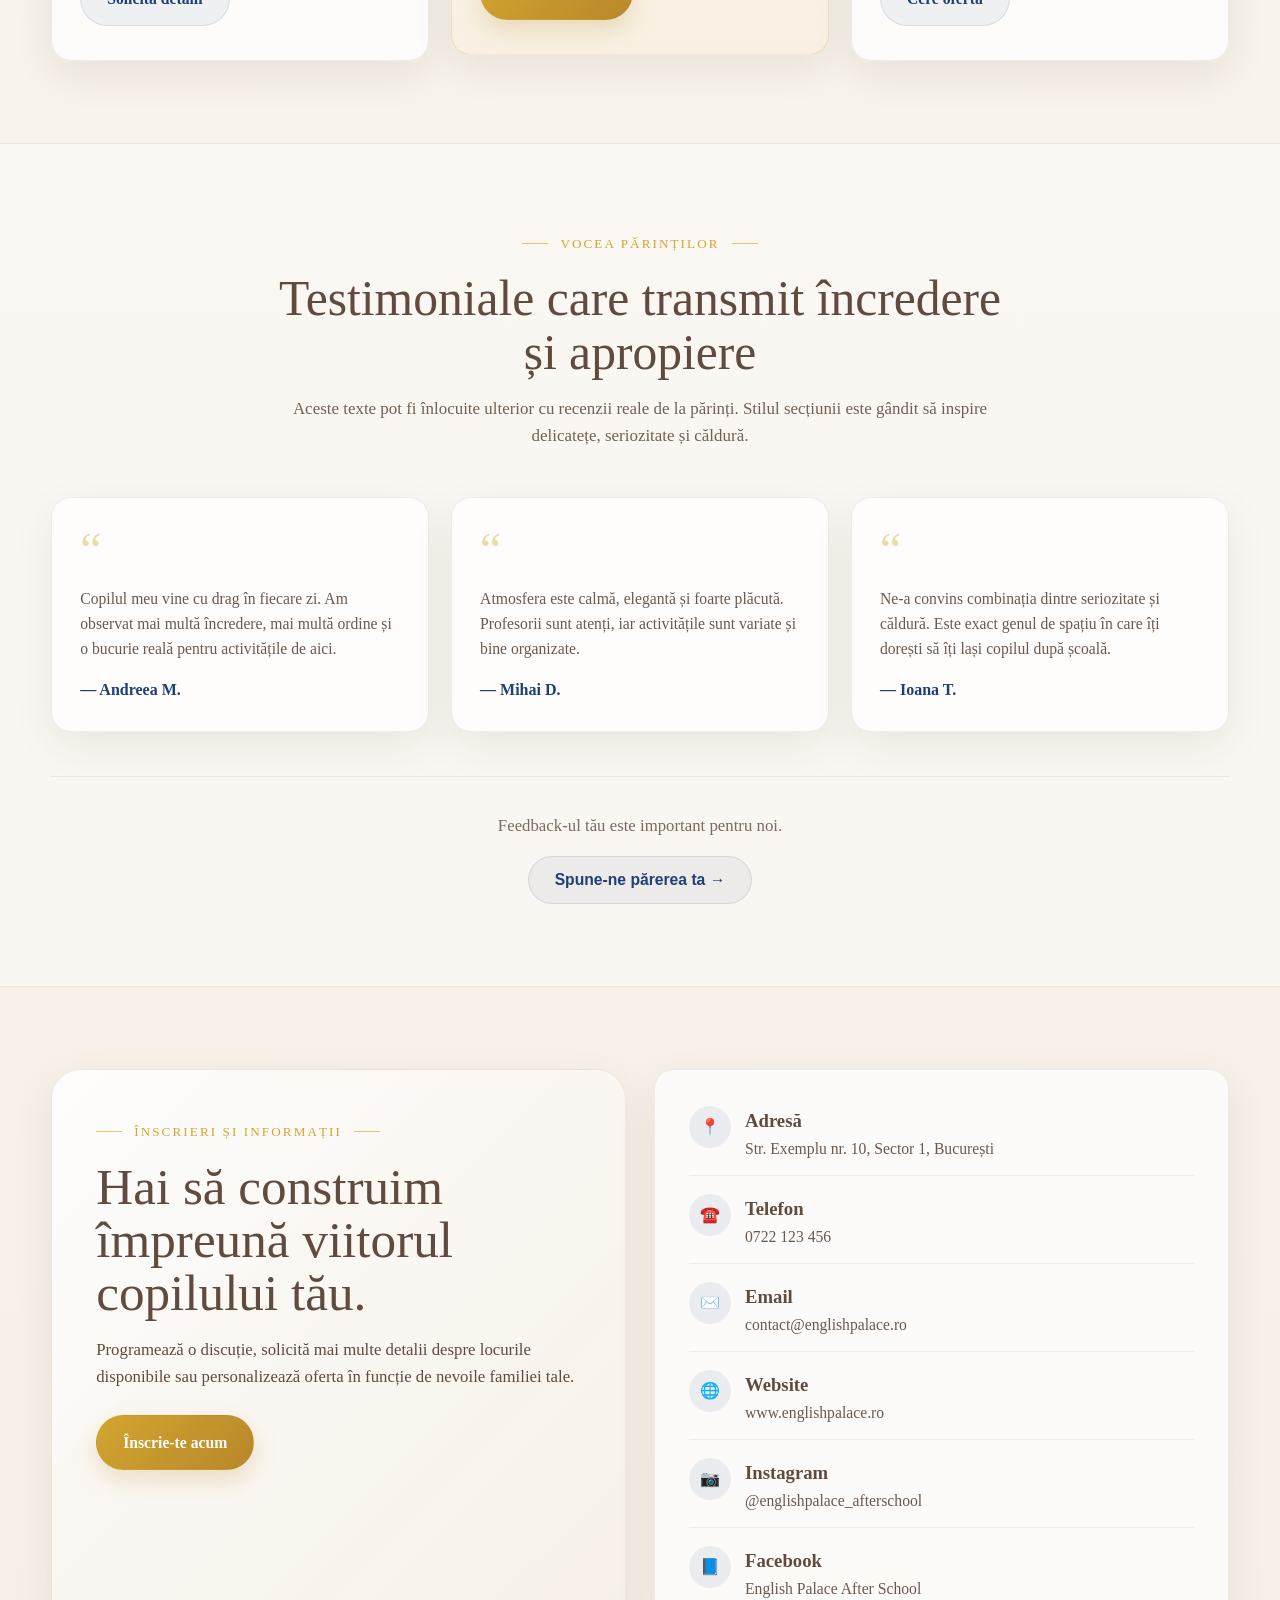
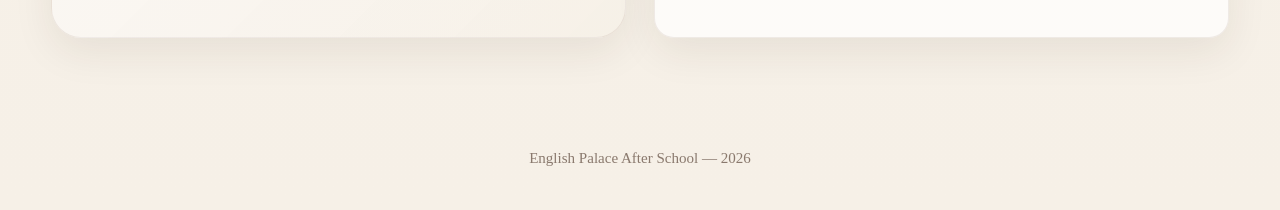
==== commit 2230feb3: "added link to facebook and instagram" ====
--- a/index.html
+++ b/index.html
@@ -526,6 +526,22 @@
               <p>www.englishpalace.ro</p>
             </div>
           </div>
+
+          <div class="contact-item">
+            <div class="contact-icon">📷</div>
+            <div>
+              <h3>Instagram</h3>
+              <p><a href="https://www.instagram.com/englishpalace_afterschool">@englishpalace_afterschool</a></p>
+            </div>
+          </div>
+
+          <div class="contact-item">
+            <div class="contact-icon">📘</div>
+            <div>
+              <h3>Facebook</h3>
+              <p><a href="https://www.facebook.com/englishpalaceafterschool">English Palace After School</a></p>
+            </div>
+          </div>
         </div>
       </div>
     </section>
